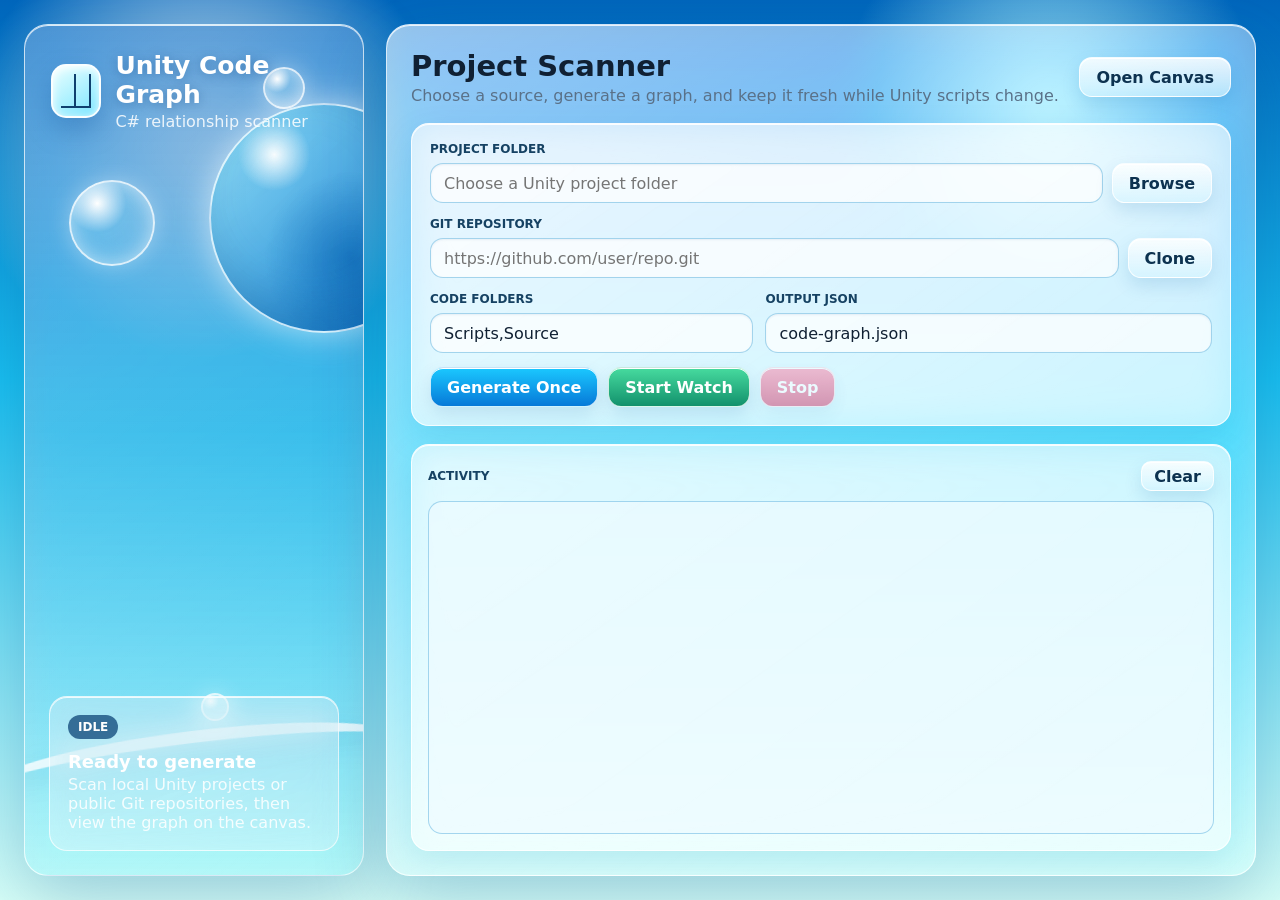
==== UnityCodeGraph.Launcher/app/index.html @ 168dd960 "Initial Unity code graph prototype" ====
<!doctype html>
<html lang="en">
  <head>
    <meta charset="utf-8" />
    <meta name="viewport" content="width=device-width, initial-scale=1" />
    <title>Unity Code Graph</title>
    <link rel="stylesheet" href="./styles.css" />
  </head>
  <body>
    <main class="shell">
      <section class="hero">
        <div class="bubble bubble-a"></div>
        <div class="bubble bubble-b"></div>
        <div class="bubble bubble-c"></div>
        <div class="globe"></div>
        <div class="wave"></div>
        <div class="brand">
          <div class="mark"><span></span><span></span></div>
          <div>
            <h1>Unity Code Graph</h1>
            <p>C# relationship scanner</p>
          </div>
        </div>
        <div class="status-card">
          <span id="statusPill">IDLE</span>
          <strong id="statusText">Ready to generate</strong>
          <p>Scan local Unity projects or public Git repositories, then view the graph on the canvas.</p>
        </div>
      </section>

      <section class="workspace">
        <header>
          <div>
            <h2>Project Scanner</h2>
            <p>Choose a source, generate a graph, and keep it fresh while Unity scripts change.</p>
          </div>
          <button id="openCanvas" class="glass-button">Open Canvas</button>
        </header>

        <div class="panel">
          <label>
            <span>Project Folder</span>
            <div class="field-combo">
              <input id="projectPath" placeholder="Choose a Unity project folder" />
              <button id="browse">Browse</button>
            </div>
          </label>

          <label>
            <span>Git Repository</span>
            <div class="field-combo">
              <input id="gitUrl" placeholder="https://github.com/user/repo.git" />
              <button id="clone">Clone</button>
            </div>
          </label>

          <div class="grid-two">
            <label>
              <span>Code Folders</span>
              <input id="roots" value="Scripts,Source" />
            </label>
            <label>
              <span>Output JSON</span>
              <input id="outputPath" value="code-graph.json" />
            </label>
          </div>

          <div class="actions">
            <button id="generate" class="primary">Generate Once</button>
            <button id="watch" class="success">Start Watch</button>
            <button id="stop" class="danger" disabled>Stop</button>
          </div>
        </div>

        <div class="log-panel">
          <div class="log-head">
            <span>Activity</span>
            <button id="clearLog">Clear</button>
          </div>
          <pre id="log"></pre>
        </div>
      </section>
    </main>
    <script src="./app.js"></script>
  </body>
</html>
---- UnityCodeGraph.Launcher/app/styles.css ----
:root {
  --ink: #102033;
  --muted: #5a7188;
  --blue: #0679d8;
  --cyan: #18d1ff;
  --aqua: #9ef3ff;
  --green: #25b37e;
  --danger: #e44c7a;
  --glass: rgba(255, 255, 255, 0.58);
  --edge: rgba(255, 255, 255, 0.72);
}

* {
  box-sizing: border-box;
}

body {
  margin: 0;
  min-width: 960px;
  min-height: 640px;
  color: var(--ink);
  font-family: Inter, "Segoe UI", system-ui, sans-serif;
  background:
    radial-gradient(circle at 16% 16%, rgba(255, 255, 255, 0.9), transparent 18%),
    radial-gradient(circle at 82% 12%, rgba(180, 246, 255, 0.9), transparent 16%),
    linear-gradient(180deg, #0066bc 0%, #19bff0 42%, #d7fff8 100%);
  overflow: hidden;
}

button,
input {
  font: inherit;
}

.shell {
  display: grid;
  grid-template-columns: 340px 1fr;
  gap: 22px;
  height: 100vh;
  padding: 24px;
}

.hero,
.workspace {
  position: relative;
  overflow: hidden;
  border: 1px solid var(--edge);
  border-radius: 24px;
  background: linear-gradient(145deg, rgba(255, 255, 255, 0.58), rgba(255, 255, 255, 0.22));
  box-shadow: 0 24px 70px rgba(0, 73, 130, 0.26), inset 0 1px 0 rgba(255, 255, 255, 0.8);
  backdrop-filter: blur(18px) saturate(1.35);
}

.hero {
  padding: 26px;
  background:
    linear-gradient(180deg, rgba(0, 95, 184, 0.48), rgba(56, 218, 236, 0.18)),
    linear-gradient(145deg, rgba(255, 255, 255, 0.52), rgba(255, 255, 255, 0.16));
}

.workspace {
  display: grid;
  grid-template-rows: auto auto 1fr;
  gap: 18px;
  padding: 24px;
}

.brand {
  position: relative;
  z-index: 3;
  display: flex;
  align-items: center;
  gap: 14px;
}

.mark {
  display: grid;
  grid-template-columns: 1fr 1fr;
  width: 54px;
  height: 54px;
  padding: 8px;
  border: 2px solid rgba(255, 255, 255, 0.94);
  border-radius: 15px;
  background: linear-gradient(145deg, #eaffff, #78e5ff);
  box-shadow: inset 0 2px 8px rgba(255, 255, 255, 0.95), 0 12px 28px rgba(0, 65, 140, 0.28);
}

.mark span {
  border-right: 2px solid #0f406f;
  border-bottom: 2px solid #0f406f;
}

.brand h1 {
  margin: 0;
  color: white;
  font-size: 25px;
  letter-spacing: 0;
  text-shadow: 0 2px 12px rgba(0, 50, 110, 0.35);
}

.brand p,
header p,
.status-card p {
  margin: 3px 0 0;
  color: rgba(255, 255, 255, 0.86);
}

.globe {
  position: absolute;
  right: -76px;
  top: 78px;
  width: 230px;
  height: 230px;
  border-radius: 50%;
  background:
    radial-gradient(circle at 28% 22%, rgba(255, 255, 255, 0.95), transparent 15%),
    radial-gradient(circle at 62% 68%, rgba(0, 90, 170, 0.55), transparent 42%),
    linear-gradient(135deg, rgba(150, 240, 255, 0.7), rgba(0, 103, 200, 0.76));
  border: 2px solid rgba(255, 255, 255, 0.74);
  box-shadow: inset -18px -24px 48px rgba(0, 54, 120, 0.28), 0 0 34px rgba(255, 255, 255, 0.6);
}

.bubble {
  position: absolute;
  border-radius: 50%;
  border: 2px solid rgba(255, 255, 255, 0.78);
  background: radial-gradient(circle at 32% 26%, white, rgba(148, 235, 255, 0.18) 35%, rgba(255, 255, 255, 0.04));
  box-shadow: inset 0 0 20px rgba(255, 255, 255, 0.55), 0 0 22px rgba(255, 255, 255, 0.35);
}

.bubble-a {
  width: 86px;
  height: 86px;
  left: 44px;
  top: 155px;
}

.bubble-b {
  width: 42px;
  height: 42px;
  right: 58px;
  top: 42px;
}

.bubble-c {
  width: 28px;
  height: 28px;
  left: 176px;
  bottom: 154px;
}

.wave {
  position: absolute;
  left: -48px;
  right: -48px;
  bottom: 72px;
  height: 72px;
  border-radius: 50%;
  border-top: 12px solid rgba(255, 255, 255, 0.78);
  transform: rotate(-7deg);
  filter: drop-shadow(0 8px 12px rgba(0, 96, 160, 0.2));
}

.status-card {
  position: absolute;
  z-index: 3;
  left: 24px;
  right: 24px;
  bottom: 24px;
  padding: 18px;
  border: 1px solid rgba(255, 255, 255, 0.7);
  border-radius: 18px;
  background: rgba(255, 255, 255, 0.28);
  box-shadow: inset 0 1px 0 rgba(255, 255, 255, 0.82);
  backdrop-filter: blur(14px);
}

#statusPill {
  display: inline-flex;
  padding: 5px 10px;
  border-radius: 999px;
  color: white;
  background: rgba(33, 89, 136, 0.86);
  font-size: 12px;
  font-weight: 800;
}

#statusPill.running {
  background: var(--green);
}

.status-card strong {
  display: block;
  margin-top: 12px;
  color: white;
  font-size: 18px;
}

header {
  display: flex;
  align-items: center;
  justify-content: space-between;
  gap: 18px;
}

header h2 {
  margin: 0;
  font-size: 29px;
  letter-spacing: 0;
}

header p {
  color: var(--muted);
}

.panel,
.log-panel {
  border: 1px solid rgba(255, 255, 255, 0.82);
  border-radius: 18px;
  background: rgba(255, 255, 255, 0.55);
  box-shadow: inset 0 1px 0 rgba(255, 255, 255, 0.9), 0 12px 34px rgba(0, 91, 160, 0.12);
  backdrop-filter: blur(18px);
}

.panel {
  display: grid;
  gap: 14px;
  padding: 18px;
}

label {
  display: grid;
  gap: 7px;
}

label span,
.log-head span {
  color: #164263;
  font-size: 12px;
  font-weight: 800;
  text-transform: uppercase;
}

.field-combo {
  display: grid;
  grid-template-columns: 1fr auto;
  gap: 9px;
}

.grid-two {
  display: grid;
  grid-template-columns: 0.42fr 0.58fr;
  gap: 12px;
}

input {
  width: 100%;
  height: 40px;
  border: 1px solid rgba(117, 190, 226, 0.65);
  border-radius: 13px;
  padding: 0 13px;
  color: var(--ink);
  outline: none;
  background: rgba(255, 255, 255, 0.72);
  box-shadow: inset 0 1px 2px rgba(0, 70, 130, 0.08);
}

input:focus {
  border-color: var(--cyan);
  box-shadow: 0 0 0 4px rgba(24, 209, 255, 0.22);
}

button {
  height: 40px;
  border: 1px solid rgba(255, 255, 255, 0.78);
  border-radius: 13px;
  padding: 0 16px;
  color: #0d3250;
  background: linear-gradient(180deg, rgba(255, 255, 255, 0.86), rgba(214, 244, 255, 0.66));
  box-shadow: inset 0 1px 0 rgba(255, 255, 255, 1), 0 8px 18px rgba(0, 95, 160, 0.14);
  cursor: pointer;
  font-weight: 800;
}

button:hover {
  filter: brightness(1.04);
}

button:disabled {
  cursor: not-allowed;
  opacity: 0.48;
}

.primary,
.success,
.danger {
  color: white;
}

.primary {
  background: linear-gradient(180deg, #1bc8ff, #0679d8);
}

.success {
  background: linear-gradient(180deg, #47db9f, #12916c);
}

.danger {
  background: linear-gradient(180deg, #ff7aa0, #cf2c60);
}

.glass-button {
  min-width: 128px;
}

.actions {
  display: flex;
  gap: 10px;
}

.log-panel {
  display: grid;
  grid-template-rows: auto 1fr;
  min-height: 0;
  padding: 16px;
}

.log-head {
  display: flex;
  align-items: center;
  justify-content: space-between;
  margin-bottom: 10px;
}

#clearLog {
  height: 30px;
  padding: 0 12px;
  border-radius: 10px;
}

#log {
  margin: 0;
  min-height: 0;
  overflow: auto;
  border: 1px solid rgba(103, 183, 224, 0.55);
  border-radius: 14px;
  padding: 13px;
  color: #0e3754;
  background: rgba(238, 251, 255, 0.68);
  font: 13px Consolas, "Cascadia Mono", monospace;
  white-space: pre-wrap;
}
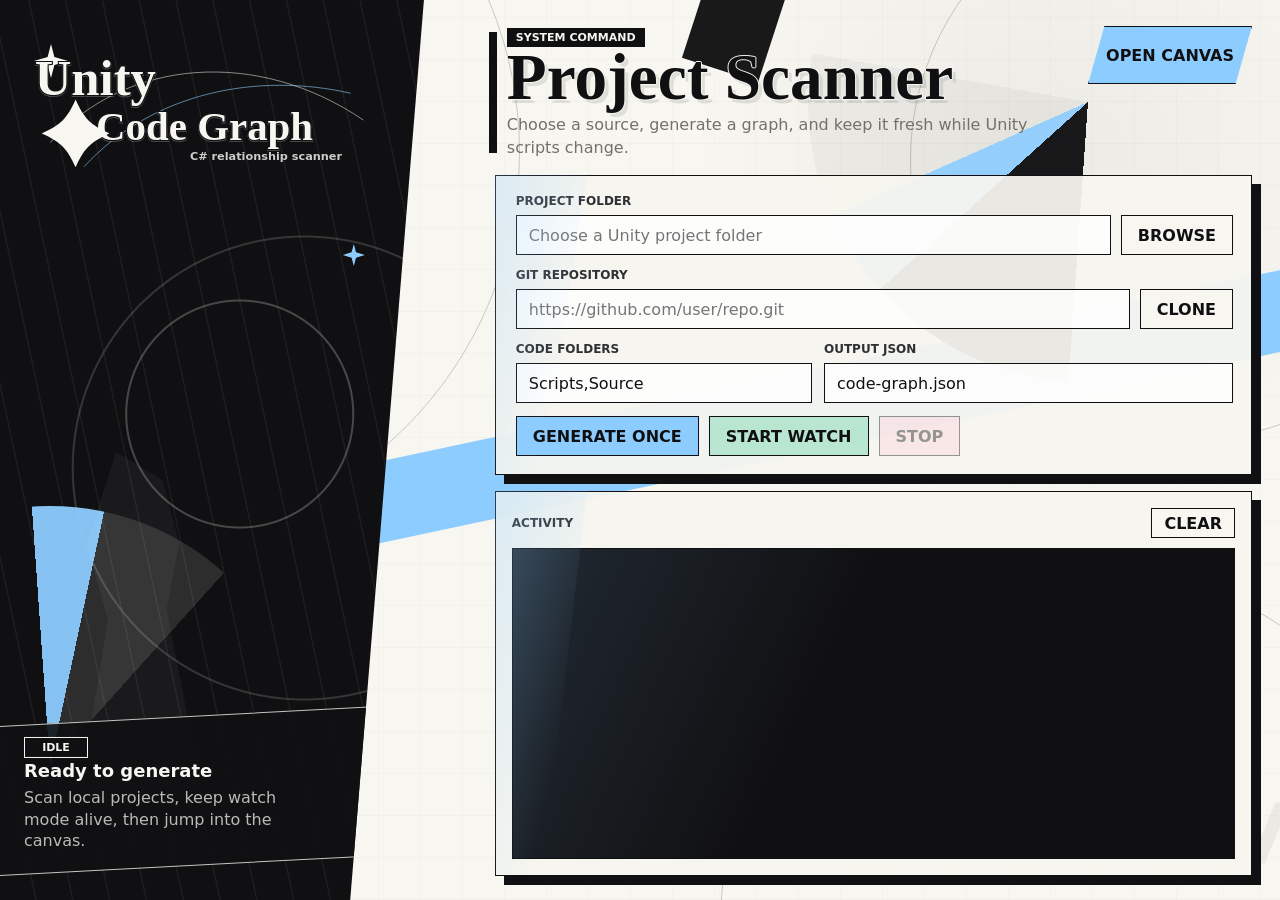
==== commit 6c6e5719: "Update launcher and graph viewer UI" ====
--- a/UnityCodeGraph.Launcher/app/index.html
+++ b/UnityCodeGraph.Launcher/app/index.html
@@ -8,36 +8,49 @@
   </head>
   <body>
     <main class="shell">
-      <section class="hero">
-        <div class="bubble bubble-a"></div>
-        <div class="bubble bubble-b"></div>
-        <div class="bubble bubble-c"></div>
-        <div class="globe"></div>
-        <div class="wave"></div>
-        <div class="brand">
-          <div class="mark"><span></span><span></span></div>
-          <div>
-            <h1>Unity Code Graph</h1>
-            <p>C# relationship scanner</p>
-          </div>
+      <div class="stage-lines" aria-hidden="true">
+        <span class="orbit orbit-a"></span>
+        <span class="orbit orbit-b"></span>
+        <span class="orbit orbit-c"></span>
+        <span class="slash slash-a"></span>
+        <span class="slash slash-b"></span>
+      </div>
+
+      <section class="hero" aria-label="Unity Code Graph launcher">
+        <div class="hero-fan" aria-hidden="true"></div>
+        <div class="hero-shadow" aria-hidden="true"></div>
+        <div class="star star-a" aria-hidden="true"></div>
+        <div class="star star-b" aria-hidden="true"></div>
+
+        <div class="wordmark-wrap">
+          <svg class="wordmark" viewBox="0 0 520 210" role="img" aria-label="Unity Code Graph">
+            <path class="wordmark-orbit" d="M40 154 C148 34 334 20 484 122" />
+            <path class="wordmark-orbit orbit-thin" d="M88 188 C186 82 334 54 466 84" />
+            <text class="wordmark-main wordmark-top" x="18" y="86">Unity</text>
+            <text class="wordmark-main wordmark-bottom" x="105" y="150">Code Graph</text>
+            <text class="wordmark-sub" x="238" y="178">C# relationship scanner</text>
+            <path class="wordmark-star" d="M76 93 C88 120 97 129 124 141 C97 153 88 162 76 189 C64 162 55 153 28 141 C55 129 64 120 76 93Z" />
+          </svg>
         </div>
-        <div class="status-card">
+
+        <div class="status-strip">
           <span id="statusPill">IDLE</span>
           <strong id="statusText">Ready to generate</strong>
-          <p>Scan local Unity projects or public Git repositories, then view the graph on the canvas.</p>
+          <p>Scan local projects, keep watch mode alive, then jump into the canvas.</p>
         </div>
       </section>
 
       <section class="workspace">
-        <header>
-          <div>
+        <header class="workspace-header">
+          <div class="header-copy">
+            <span class="kicker">System Command</span>
             <h2>Project Scanner</h2>
             <p>Choose a source, generate a graph, and keep it fresh while Unity scripts change.</p>
           </div>
-          <button id="openCanvas" class="glass-button">Open Canvas</button>
+          <button id="openCanvas" class="open-canvas">Open Canvas</button>
         </header>
 
-        <div class="panel">
+        <div class="panel scanner-panel">
           <label>
             <span>Project Folder</span>
             <div class="field-combo">
--- a/UnityCodeGraph.Launcher/app/styles.css
+++ b/UnityCodeGraph.Launcher/app/styles.css
@@ -1,29 +1,33 @@
 :root {
-  --ink: #102033;
-  --muted: #5a7188;
-  --blue: #0679d8;
-  --cyan: #18d1ff;
-  --aqua: #9ef3ff;
-  --green: #25b37e;
-  --danger: #e44c7a;
-  --glass: rgba(255, 255, 255, 0.58);
-  --edge: rgba(255, 255, 255, 0.72);
+  --paper: #f7f6f0;
+  --paper-soft: #ebe9e0;
+  --ink: #101012;
+  --ink-soft: #2f3033;
+  --muted: #73716a;
+  --blue: #8dccff;
+  --blue-strong: #087bc0;
+  --mint: #b8e6d0;
+  --rose: #ffd2da;
+  --title-font: "Bodoni MT", Didot, "Baskerville", Cambria, Georgia, "Times New Roman", serif;
+  --ui-font: Inter, "Segoe UI", system-ui, sans-serif;
 }
 
 * {
   box-sizing: border-box;
 }
 
+html,
+body {
+  height: 100%;
+}
+
 body {
   margin: 0;
-  min-width: 960px;
-  min-height: 640px;
+  min-width: 980px;
+  min-height: 660px;
   color: var(--ink);
-  font-family: Inter, "Segoe UI", system-ui, sans-serif;
-  background:
-    radial-gradient(circle at 16% 16%, rgba(255, 255, 255, 0.9), transparent 18%),
-    radial-gradient(circle at 82% 12%, rgba(180, 246, 255, 0.9), transparent 16%),
-    linear-gradient(180deg, #0066bc 0%, #19bff0 42%, #d7fff8 100%);
+  font-family: var(--ui-font);
+  background: var(--paper);
   overflow: hidden;
 }
 
@@ -33,199 +37,402 @@
 }
 
 .shell {
-  display: grid;
-  grid-template-columns: 340px 1fr;
-  gap: 22px;
+  position: relative;
+  display: grid;
+  grid-template-columns: minmax(320px, 0.36fr) minmax(620px, 0.64fr);
   height: 100vh;
-  padding: 24px;
+  isolation: isolate;
+  overflow: hidden;
+}
+
+.stage-lines {
+  position: absolute;
+  inset: 0;
+  z-index: 0;
+  pointer-events: none;
+  background:
+    repeating-linear-gradient(0deg, rgba(16, 16, 18, 0.025) 0 1px, transparent 1px 42px),
+    repeating-linear-gradient(90deg, rgba(16, 16, 18, 0.018) 0 1px, transparent 1px 42px),
+    radial-gradient(circle at 82% 18%, rgba(16, 16, 18, 0.05), transparent 28%),
+    var(--paper);
+}
+
+.orbit {
+  position: absolute;
+  border: 1px solid rgba(16, 16, 18, 0.2);
+  border-radius: 50%;
+}
+
+.orbit-a {
+  width: 780px;
+  height: 780px;
+  left: -260px;
+  top: -238px;
+}
+
+.orbit-b {
+  width: 560px;
+  height: 560px;
+  right: -190px;
+  top: -120px;
+}
+
+.orbit-c {
+  width: 720px;
+  height: 720px;
+  right: -160px;
+  bottom: -384px;
+}
+
+.slash {
+  position: absolute;
+  height: 80px;
+  background: var(--blue);
+  transform-origin: left center;
+}
+
+.slash-a {
+  left: -70px;
+  right: -120px;
+  top: 62%;
+  transform: rotate(-12deg);
+}
+
+.slash-b {
+  width: 700px;
+  right: -140px;
+  top: 30px;
+  background: var(--ink);
+  transform: rotate(-72deg);
+  opacity: 0.96;
 }
 
 .hero,
 .workspace {
   position: relative;
+  z-index: 1;
+  min-width: 0;
   overflow: hidden;
-  border: 1px solid var(--edge);
-  border-radius: 24px;
-  background: linear-gradient(145deg, rgba(255, 255, 255, 0.58), rgba(255, 255, 255, 0.22));
-  box-shadow: 0 24px 70px rgba(0, 73, 130, 0.26), inset 0 1px 0 rgba(255, 255, 255, 0.8);
-  backdrop-filter: blur(18px) saturate(1.35);
 }
 
 .hero {
-  padding: 26px;
+  color: var(--paper);
+  background: var(--ink);
+  clip-path: polygon(0 0, 92% 0, 76% 100%, 0 100%);
+}
+
+.hero::before {
+  content: "";
+  position: absolute;
+  inset: 0;
   background:
-    linear-gradient(180deg, rgba(0, 95, 184, 0.48), rgba(56, 218, 236, 0.18)),
-    linear-gradient(145deg, rgba(255, 255, 255, 0.52), rgba(255, 255, 255, 0.16));
-}
-
-.workspace {
-  display: grid;
-  grid-template-rows: auto auto 1fr;
-  gap: 18px;
-  padding: 24px;
-}
-
-.brand {
-  position: relative;
-  z-index: 3;
-  display: flex;
-  align-items: center;
-  gap: 14px;
-}
-
-.mark {
-  display: grid;
-  grid-template-columns: 1fr 1fr;
-  width: 54px;
-  height: 54px;
-  padding: 8px;
-  border: 2px solid rgba(255, 255, 255, 0.94);
-  border-radius: 15px;
-  background: linear-gradient(145deg, #eaffff, #78e5ff);
-  box-shadow: inset 0 2px 8px rgba(255, 255, 255, 0.95), 0 12px 28px rgba(0, 65, 140, 0.28);
-}
-
-.mark span {
-  border-right: 2px solid #0f406f;
-  border-bottom: 2px solid #0f406f;
-}
-
-.brand h1 {
-  margin: 0;
-  color: white;
-  font-size: 25px;
-  letter-spacing: 0;
-  text-shadow: 0 2px 12px rgba(0, 50, 110, 0.35);
-}
-
-.brand p,
-header p,
-.status-card p {
-  margin: 3px 0 0;
-  color: rgba(255, 255, 255, 0.86);
-}
-
-.globe {
-  position: absolute;
-  right: -76px;
-  top: 78px;
-  width: 230px;
-  height: 230px;
+    radial-gradient(circle at 52% 46%, transparent 0 112px, rgba(247, 246, 240, 0.24) 113px 114px, transparent 115px),
+    radial-gradient(circle at 66% 52%, transparent 0 230px, rgba(247, 246, 240, 0.16) 231px 232px, transparent 233px),
+    repeating-linear-gradient(78deg, transparent 0 34px, rgba(247, 246, 240, 0.055) 35px 36px);
+}
+
+.hero-fan {
+  position: absolute;
+  width: 520px;
+  height: 520px;
+  left: -210px;
+  bottom: -126px;
   border-radius: 50%;
   background:
-    radial-gradient(circle at 28% 22%, rgba(255, 255, 255, 0.95), transparent 15%),
-    radial-gradient(circle at 62% 68%, rgba(0, 90, 170, 0.55), transparent 42%),
-    linear-gradient(135deg, rgba(150, 240, 255, 0.7), rgba(0, 103, 200, 0.76));
-  border: 2px solid rgba(255, 255, 255, 0.74);
-  box-shadow: inset -18px -24px 48px rgba(0, 54, 120, 0.28), 0 0 34px rgba(255, 255, 255, 0.6);
-}
-
-.bubble {
-  position: absolute;
-  border-radius: 50%;
-  border: 2px solid rgba(255, 255, 255, 0.78);
-  background: radial-gradient(circle at 32% 26%, white, rgba(148, 235, 255, 0.18) 35%, rgba(255, 255, 255, 0.04));
-  box-shadow: inset 0 0 20px rgba(255, 255, 255, 0.55), 0 0 22px rgba(255, 255, 255, 0.35);
-}
-
-.bubble-a {
-  width: 86px;
-  height: 86px;
-  left: 44px;
-  top: 155px;
-}
-
-.bubble-b {
-  width: 42px;
-  height: 42px;
-  right: 58px;
-  top: 42px;
-}
-
-.bubble-c {
-  width: 28px;
-  height: 28px;
-  left: 176px;
-  bottom: 154px;
-}
-
-.wave {
-  position: absolute;
-  left: -48px;
-  right: -48px;
-  bottom: 72px;
-  height: 72px;
-  border-radius: 50%;
-  border-top: 12px solid rgba(255, 255, 255, 0.78);
-  transform: rotate(-7deg);
-  filter: drop-shadow(0 8px 12px rgba(0, 96, 160, 0.2));
-}
-
-.status-card {
-  position: absolute;
+    conic-gradient(from -22deg,
+      transparent 0deg 18deg,
+      rgba(141, 204, 255, 0.95) 18deg 34deg,
+      rgba(247, 246, 240, 0.13) 34deg 64deg,
+      transparent 64deg 360deg);
+  filter: drop-shadow(0 0 0 rgba(0, 0, 0, 0));
+  animation: fanIn 620ms cubic-bezier(.2, .9, .16, 1) both;
+}
+
+.hero-shadow {
+  position: absolute;
+  left: 28px;
+  bottom: 98px;
+  width: 210px;
+  height: 350px;
+  background: rgba(247, 246, 240, 0.045);
+  clip-path: polygon(42% 0, 64% 8%, 72% 26%, 66% 45%, 84% 100%, 24% 100%, 38% 48%, 28% 26%);
+  animation: fadeRise 760ms 120ms cubic-bezier(.2, .9, .16, 1) both;
+}
+
+.star {
+  position: absolute;
+  width: 34px;
+  height: 34px;
+  background: var(--paper);
+  clip-path: polygon(50% 0, 60% 38%, 100% 50%, 60% 62%, 50% 100%, 40% 62%, 0 50%, 40% 38%);
+  animation: popIn 500ms cubic-bezier(.1, 1.3, .25, 1) both;
+}
+
+.star-a {
+  left: 34px;
+  top: 44px;
+}
+
+.star-b {
+  right: 96px;
+  top: 244px;
+  width: 22px;
+  height: 22px;
+  background: var(--blue);
+  animation-delay: 260ms;
+}
+
+.wordmark-wrap {
+  position: absolute;
+  left: 22px;
+  right: 72px;
+  top: 34px;
   z-index: 3;
-  left: 24px;
-  right: 24px;
-  bottom: 24px;
-  padding: 18px;
-  border: 1px solid rgba(255, 255, 255, 0.7);
-  border-radius: 18px;
-  background: rgba(255, 255, 255, 0.28);
-  box-shadow: inset 0 1px 0 rgba(255, 255, 255, 0.82);
-  backdrop-filter: blur(14px);
+  animation: titleSlam 640ms 80ms cubic-bezier(.16, .92, .2, 1) both;
+}
+
+.wordmark {
+  width: min(440px, 100%);
+  height: auto;
+  overflow: visible;
+}
+
+.wordmark-main {
+  fill: var(--paper);
+  stroke: var(--ink);
+  stroke-width: 3px;
+  paint-order: stroke fill;
+  font-family: var(--title-font);
+  font-weight: 600;
+  letter-spacing: 0;
+  filter: drop-shadow(0 1px 0 rgba(247, 246, 240, 0.34));
+}
+
+.wordmark-top {
+  font-size: 72px;
+}
+
+.wordmark-bottom {
+  font-size: 58px;
+}
+
+.wordmark-sub {
+  fill: rgba(247, 246, 240, 0.82);
+  stroke: var(--ink);
+  stroke-width: 2px;
+  paint-order: stroke fill;
+  font-family: var(--ui-font);
+  font-size: 16px;
+  font-weight: 700;
+}
+
+.wordmark-orbit {
+  fill: none;
+  stroke: rgba(247, 246, 240, 0.62);
+  stroke-width: 1.2;
+}
+
+.wordmark-orbit.orbit-thin {
+  stroke: rgba(141, 204, 255, 0.72);
+}
+
+.wordmark-star {
+  fill: var(--paper);
+}
+
+.status-strip {
+  position: absolute;
+  z-index: 3;
+  left: 0;
+  right: 18%;
+  bottom: 34px;
+  padding: 12px 28px 14px 24px;
+  border-top: 1px solid rgba(247, 246, 240, 0.78);
+  border-bottom: 1px solid rgba(247, 246, 240, 0.78);
+  background: rgba(16, 16, 18, 0.9);
+  transform: skewY(-3deg);
+  animation: stripIn 560ms 420ms cubic-bezier(.2, .9, .16, 1) both;
+}
+
+.status-strip > * {
+  transform: skewY(3deg);
 }
 
 #statusPill {
   display: inline-flex;
-  padding: 5px 10px;
-  border-radius: 999px;
-  color: white;
-  background: rgba(33, 89, 136, 0.86);
-  font-size: 12px;
-  font-weight: 800;
+  min-width: 64px;
+  justify-content: center;
+  padding: 3px 9px;
+  border: 1px solid var(--paper);
+  color: var(--paper);
+  background: var(--ink);
+  font-size: 11px;
+  font-weight: 900;
 }
 
 #statusPill.running {
-  background: var(--green);
-}
-
-.status-card strong {
+  color: var(--ink);
+  background: var(--blue);
+}
+
+.status-strip strong {
   display: block;
-  margin-top: 12px;
-  color: white;
+  margin-top: 9px;
+  color: var(--paper);
   font-size: 18px;
 }
 
-header {
-  display: flex;
-  align-items: center;
-  justify-content: space-between;
-  gap: 18px;
-}
-
-header h2 {
+.status-strip p {
+  max-width: 290px;
+  margin: 5px 0 0;
+  color: rgba(247, 246, 240, 0.74);
+  line-height: 1.35;
+}
+
+.workspace {
+  display: grid;
+  grid-template-rows: auto auto minmax(0, 1fr);
+  gap: 16px;
+  padding: 26px 28px 24px 6px;
+}
+
+.workspace::before {
+  content: "";
+  position: absolute;
+  right: -88px;
+  top: -178px;
+  width: 560px;
+  height: 560px;
+  border-radius: 50%;
+  background:
+    conic-gradient(from 142deg,
+      transparent 0deg 42deg,
+      rgba(16, 16, 18, 0.96) 42deg 86deg,
+      rgba(141, 204, 255, 0.92) 86deg 104deg,
+      rgba(16, 16, 18, 0.04) 104deg 138deg,
+      transparent 138deg 360deg);
+  opacity: 0.94;
+  pointer-events: none;
+  animation: fanIn 660ms 120ms cubic-bezier(.2, .9, .16, 1) both;
+}
+
+.workspace::after {
+  content: "SYSTEM";
+  position: absolute;
+  right: -30px;
+  bottom: 16px;
+  color: rgba(16, 16, 18, 0.055);
+  font-size: 104px;
+  font-weight: 900;
+  line-height: 0.8;
+  pointer-events: none;
+}
+
+.workspace-header {
+  position: relative;
+  z-index: 2;
+  display: grid;
+  grid-template-columns: minmax(0, 1fr) 164px;
+  align-items: start;
+  gap: 20px;
+  margin-left: 22px;
+  animation: panelIn 560ms 140ms cubic-bezier(.18, .94, .2, 1) both;
+}
+
+.header-copy {
+  position: relative;
+  padding-left: 18px;
+}
+
+.header-copy::before {
+  content: "";
+  position: absolute;
+  left: 0;
+  top: 6px;
+  bottom: 6px;
+  width: 8px;
+  background: var(--ink);
+}
+
+.kicker {
+  display: inline-flex;
+  margin-bottom: 2px;
+  padding: 3px 9px;
+  color: var(--paper);
+  background: var(--ink);
+  font-size: 11px;
+  font-weight: 900;
+  text-transform: uppercase;
+}
+
+.workspace-header h2 {
   margin: 0;
-  font-size: 29px;
-  letter-spacing: 0;
-}
-
-header p {
+  font-family: var(--title-font);
+  font-size: clamp(44px, 5.1vw, 76px);
+  font-weight: 600;
+  line-height: 0.88;
+  -webkit-text-stroke: 1px rgba(247, 246, 240, 0.78);
+  paint-order: stroke fill;
+  text-shadow:
+    1px 0 0 rgba(247, 246, 240, 0.9),
+    -1px 0 0 rgba(247, 246, 240, 0.9),
+    0 1px 0 rgba(247, 246, 240, 0.9),
+    0 -1px 0 rgba(247, 246, 240, 0.9),
+    4px 4px 0 rgba(16, 16, 18, 0.1);
+}
+
+.workspace-header p {
+  max-width: 640px;
+  margin: 8px 0 0;
   color: var(--muted);
+  line-height: 1.4;
+}
+
+.open-canvas {
+  position: relative;
+  z-index: 2;
+  min-height: 58px;
+  background: var(--blue);
+  clip-path: polygon(10% 0, 100% 0, 90% 100%, 0 100%);
 }
 
 .panel,
 .log-panel {
-  border: 1px solid rgba(255, 255, 255, 0.82);
-  border-radius: 18px;
-  background: rgba(255, 255, 255, 0.55);
-  box-shadow: inset 0 1px 0 rgba(255, 255, 255, 0.9), 0 12px 34px rgba(0, 91, 160, 0.12);
-  backdrop-filter: blur(18px);
-}
-
-.panel {
-  display: grid;
-  gap: 14px;
-  padding: 18px;
+  position: relative;
+  z-index: 2;
+  border: 1px solid var(--ink);
+  background: rgba(247, 246, 240, 0.94);
+  box-shadow: 9px 9px 0 var(--ink);
+}
+
+.panel::before,
+.log-panel::before {
+  content: "";
+  position: absolute;
+  left: -1px;
+  top: -1px;
+  width: 92px;
+  height: 100%;
+  background: linear-gradient(105deg, rgba(141, 204, 255, 0.26), transparent 70%);
+  clip-path: polygon(0 0, 100% 0, 52% 100%, 0 100%);
+  pointer-events: none;
+}
+
+.scanner-panel {
+  display: grid;
+  gap: 13px;
+  margin-left: 28px;
+  padding: 18px 18px 18px 20px;
+  animation: panelIn 560ms 260ms cubic-bezier(.18, .94, .2, 1) both;
+}
+
+.log-panel {
+  display: grid;
+  grid-template-rows: auto minmax(0, 1fr);
+  min-height: 0;
+  margin-left: 28px;
+  padding: 16px;
+  animation: panelIn 560ms 390ms cubic-bezier(.18, .94, .2, 1) both;
 }
 
 label {
@@ -235,94 +442,86 @@
 
 label span,
 .log-head span {
-  color: #164263;
+  color: var(--ink-soft);
   font-size: 12px;
-  font-weight: 800;
+  font-weight: 900;
   text-transform: uppercase;
 }
 
 .field-combo {
   display: grid;
-  grid-template-columns: 1fr auto;
-  gap: 9px;
+  grid-template-columns: minmax(0, 1fr) auto;
+  gap: 10px;
 }
 
 .grid-two {
   display: grid;
-  grid-template-columns: 0.42fr 0.58fr;
+  grid-template-columns: minmax(180px, 0.42fr) minmax(220px, 0.58fr);
   gap: 12px;
 }
 
 input {
   width: 100%;
   height: 40px;
-  border: 1px solid rgba(117, 190, 226, 0.65);
-  border-radius: 13px;
-  padding: 0 13px;
+  border: 1px solid var(--ink);
+  border-radius: 0;
+  padding: 0 12px;
   color: var(--ink);
   outline: none;
-  background: rgba(255, 255, 255, 0.72);
-  box-shadow: inset 0 1px 2px rgba(0, 70, 130, 0.08);
+  background: rgba(255, 255, 255, 0.8);
 }
 
 input:focus {
-  border-color: var(--cyan);
-  box-shadow: 0 0 0 4px rgba(24, 209, 255, 0.22);
+  border-color: var(--blue-strong);
+  box-shadow: 0 0 0 3px rgba(141, 204, 255, 0.55);
 }
 
 button {
   height: 40px;
-  border: 1px solid rgba(255, 255, 255, 0.78);
-  border-radius: 13px;
+  border: 1px solid var(--ink);
+  border-radius: 0;
   padding: 0 16px;
-  color: #0d3250;
-  background: linear-gradient(180deg, rgba(255, 255, 255, 0.86), rgba(214, 244, 255, 0.66));
-  box-shadow: inset 0 1px 0 rgba(255, 255, 255, 1), 0 8px 18px rgba(0, 95, 160, 0.14);
+  color: var(--ink);
+  background: var(--paper);
   cursor: pointer;
-  font-weight: 800;
+  font-weight: 900;
+  text-transform: uppercase;
 }
 
 button:hover {
-  filter: brightness(1.04);
+  color: var(--paper);
+  background: var(--ink);
+  transform: translateY(-1px);
 }
 
 button:disabled {
   cursor: not-allowed;
-  opacity: 0.48;
+  opacity: 0.42;
+  transform: none;
 }
 
 .primary,
 .success,
 .danger {
-  color: white;
+  color: var(--ink);
 }
 
 .primary {
-  background: linear-gradient(180deg, #1bc8ff, #0679d8);
+  background: var(--blue);
 }
 
 .success {
-  background: linear-gradient(180deg, #47db9f, #12916c);
+  background: var(--mint);
 }
 
 .danger {
-  background: linear-gradient(180deg, #ff7aa0, #cf2c60);
-}
-
-.glass-button {
-  min-width: 128px;
+  background: var(--rose);
 }
 
 .actions {
   display: flex;
   gap: 10px;
-}
-
-.log-panel {
-  display: grid;
-  grid-template-rows: auto 1fr;
-  min-height: 0;
-  padding: 16px;
+  flex-wrap: wrap;
 }
 
 .log-head {
@@ -335,18 +534,104 @@
 #clearLog {
   height: 30px;
   padding: 0 12px;
-  border-radius: 10px;
 }
 
 #log {
   margin: 0;
   min-height: 0;
   overflow: auto;
-  border: 1px solid rgba(103, 183, 224, 0.55);
-  border-radius: 14px;
+  border: 1px solid var(--ink);
   padding: 13px;
-  color: #0e3754;
-  background: rgba(238, 251, 255, 0.68);
+  color: var(--paper);
+  background:
+    linear-gradient(115deg, rgba(141, 204, 255, 0.14), transparent 42%),
+    var(--ink);
   font: 13px Consolas, "Cascadia Mono", monospace;
   white-space: pre-wrap;
 }
+
+@keyframes panelIn {
+  from {
+    opacity: 0;
+    transform: translateX(70px) skewX(-7deg);
+  }
+  to {
+    opacity: 1;
+    transform: translateX(0) skewX(0);
+  }
+}
+
+@keyframes titleSlam {
+  from {
+    opacity: 0;
+    transform: translateX(-54px) rotate(-3deg);
+  }
+  to {
+    opacity: 1;
+    transform: translateX(0) rotate(0);
+  }
+}
+
+@keyframes stripIn {
+  from {
+    opacity: 0;
+    transform: translateX(-80px) skewY(-3deg);
+  }
+  to {
+    opacity: 1;
+    transform: translateX(0) skewY(-3deg);
+  }
+}
+
+@keyframes fanIn {
+  from {
+    opacity: 0;
+    transform: rotate(-18deg) scale(0.86);
+  }
+  to {
+    opacity: 1;
+    transform: rotate(0) scale(1);
+  }
+}
+
+@keyframes fadeRise {
+  from {
+    opacity: 0;
+    transform: translateY(26px);
+  }
+  to {
+    opacity: 1;
+    transform: translateY(0);
+  }
+}
+
+@keyframes popIn {
+  from {
+    opacity: 0;
+    transform: scale(0.2) rotate(-35deg);
+  }
+  to {
+    opacity: 1;
+    transform: scale(1) rotate(0);
+  }
+}
+
+@media (max-height: 700px) {
+  .workspace {
+    gap: 12px;
+    padding-top: 20px;
+    padding-bottom: 18px;
+  }
+
+  .workspace-header h2 {
+    font-size: 44px;
+  }
+
+  .scanner-panel {
+    gap: 10px;
+  }
+
+  .status-strip {
+    bottom: 24px;
+  }
+}
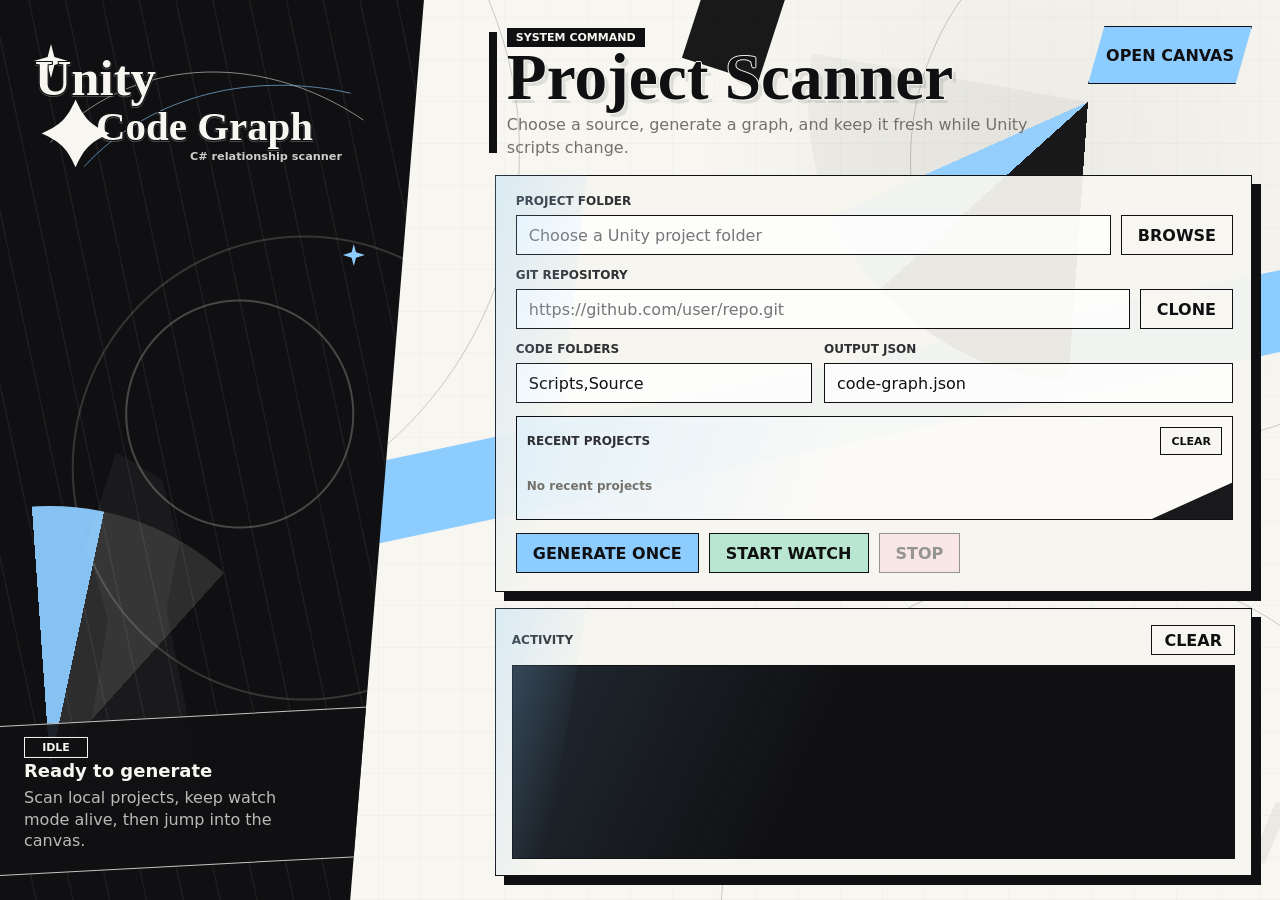
==== commit dba30499: "Improve launcher canvas workflow" ====
--- a/UnityCodeGraph.Launcher/app/index.html
+++ b/UnityCodeGraph.Launcher/app/index.html
@@ -78,6 +78,14 @@
             </label>
           </div>
 
+          <div class="recent-panel">
+            <div class="recent-head">
+              <span>Recent Projects</span>
+              <button id="clearRecent" type="button">Clear</button>
+            </div>
+            <div id="recentList" class="recent-list"></div>
+          </div>
+
           <div class="actions">
             <button id="generate" class="primary">Generate Once</button>
             <button id="watch" class="success">Start Watch</button>
--- a/UnityCodeGraph.Launcher/app/styles.css
+++ b/UnityCodeGraph.Launcher/app/styles.css
@@ -460,6 +460,107 @@
   gap: 12px;
 }
 
+.recent-panel {
+  position: relative;
+  display: grid;
+  gap: 8px;
+  border: 1px solid var(--ink);
+  padding: 10px;
+  background:
+    linear-gradient(108deg, rgba(141, 204, 255, 0.18), transparent 44%),
+    rgba(255, 255, 255, 0.46);
+}
+
+.recent-panel::after {
+  content: "";
+  position: absolute;
+  right: -1px;
+  bottom: -1px;
+  width: 84px;
+  height: 38px;
+  background: var(--ink);
+  clip-path: polygon(100% 0, 100% 100%, 0 100%);
+  opacity: 0.96;
+  pointer-events: none;
+}
+
+.recent-head {
+  display: flex;
+  align-items: center;
+  justify-content: space-between;
+  gap: 12px;
+}
+
+.recent-head span {
+  color: var(--ink-soft);
+  font-size: 12px;
+  font-weight: 900;
+  text-transform: uppercase;
+}
+
+#clearRecent {
+  position: relative;
+  z-index: 1;
+  height: 28px;
+  padding: 0 10px;
+  font-size: 11px;
+}
+
+.recent-list {
+  position: relative;
+  z-index: 1;
+  display: grid;
+  grid-template-columns: repeat(2, minmax(0, 1fr));
+  gap: 8px;
+  max-height: 112px;
+  overflow: auto;
+}
+
+.recent-item {
+  display: grid;
+  align-content: center;
+  justify-items: start;
+  min-width: 0;
+  min-height: 46px;
+  height: auto;
+  padding: 7px 10px;
+  overflow: hidden;
+  text-align: left;
+  text-transform: none;
+  background: rgba(247, 246, 240, 0.9);
+}
+
+.recent-item strong,
+.recent-item span {
+  min-width: 0;
+  max-width: 100%;
+  overflow: hidden;
+  text-overflow: ellipsis;
+  white-space: nowrap;
+}
+
+.recent-item strong {
+  font-size: 12px;
+  line-height: 1.15;
+}
+
+.recent-item span {
+  margin-top: 3px;
+  color: var(--muted);
+  font-size: 11px;
+  font-weight: 700;
+}
+
+.recent-empty {
+  margin: 0;
+  min-height: 46px;
+  display: flex;
+  align-items: center;
+  color: var(--muted);
+  font-size: 12px;
+  font-weight: 700;
+}
+
 input {
   width: 100%;
   height: 40px;
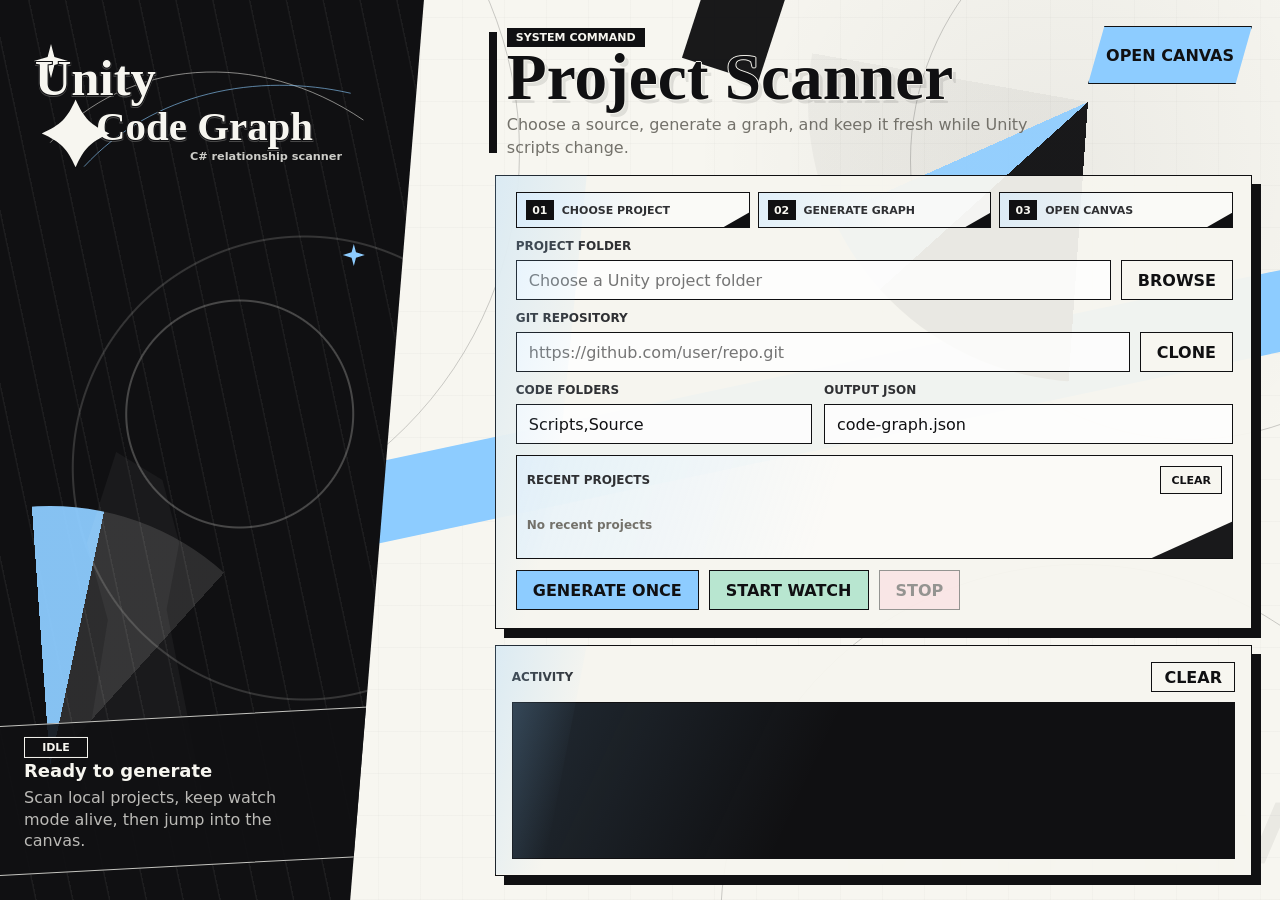
==== commit 57d46752: "Add AI walkthrough and viewer workflow tools" ====
--- a/UnityCodeGraph.Launcher/app/index.html
+++ b/UnityCodeGraph.Launcher/app/index.html
@@ -51,6 +51,21 @@
         </header>
 
         <div class="panel scanner-panel">
+          <div class="quick-start" aria-label="Quick start">
+            <div>
+              <strong>01</strong>
+              <span>Choose Project</span>
+            </div>
+            <div>
+              <strong>02</strong>
+              <span>Generate Graph</span>
+            </div>
+            <div>
+              <strong>03</strong>
+              <span>Open Canvas</span>
+            </div>
+          </div>
+
           <label>
             <span>Project Folder</span>
             <div class="field-combo">
--- a/UnityCodeGraph.Launcher/app/styles.css
+++ b/UnityCodeGraph.Launcher/app/styles.css
@@ -420,9 +420,9 @@
 
 .scanner-panel {
   display: grid;
-  gap: 13px;
+  gap: 11px;
   margin-left: 28px;
-  padding: 18px 18px 18px 20px;
+  padding: 16px 18px 18px 20px;
   animation: panelIn 560ms 260ms cubic-bezier(.18, .94, .2, 1) both;
 }
 
@@ -458,6 +458,60 @@
   display: grid;
   grid-template-columns: minmax(180px, 0.42fr) minmax(220px, 0.58fr);
   gap: 12px;
+}
+
+.quick-start {
+  display: grid;
+  grid-template-columns: repeat(3, minmax(0, 1fr));
+  gap: 8px;
+}
+
+.quick-start div {
+  position: relative;
+  display: grid;
+  grid-template-columns: auto minmax(0, 1fr);
+  align-items: center;
+  gap: 8px;
+  min-height: 36px;
+  border: 1px solid var(--ink);
+  padding: 6px 9px;
+  background:
+    linear-gradient(112deg, rgba(141, 204, 255, 0.24), transparent 58%),
+    rgba(255, 255, 255, 0.54);
+}
+
+.quick-start div::after {
+  content: "";
+  position: absolute;
+  right: -1px;
+  bottom: -1px;
+  width: 28px;
+  height: 16px;
+  background: var(--ink);
+  clip-path: polygon(100% 0, 100% 100%, 0 100%);
+}
+
+.quick-start strong {
+  display: inline-flex;
+  align-items: center;
+  justify-content: center;
+  width: 28px;
+  height: 20px;
+  color: var(--paper);
+  background: var(--ink);
+  font-size: 11px;
+  font-weight: 900;
+}
+
+.quick-start span {
+  min-width: 0;
+  overflow: hidden;
+  color: var(--ink-soft);
+  font-size: 11px;
+  font-weight: 900;
+  text-overflow: ellipsis;
+  text-transform: uppercase;
+  white-space: nowrap;
 }
 
 .recent-panel {
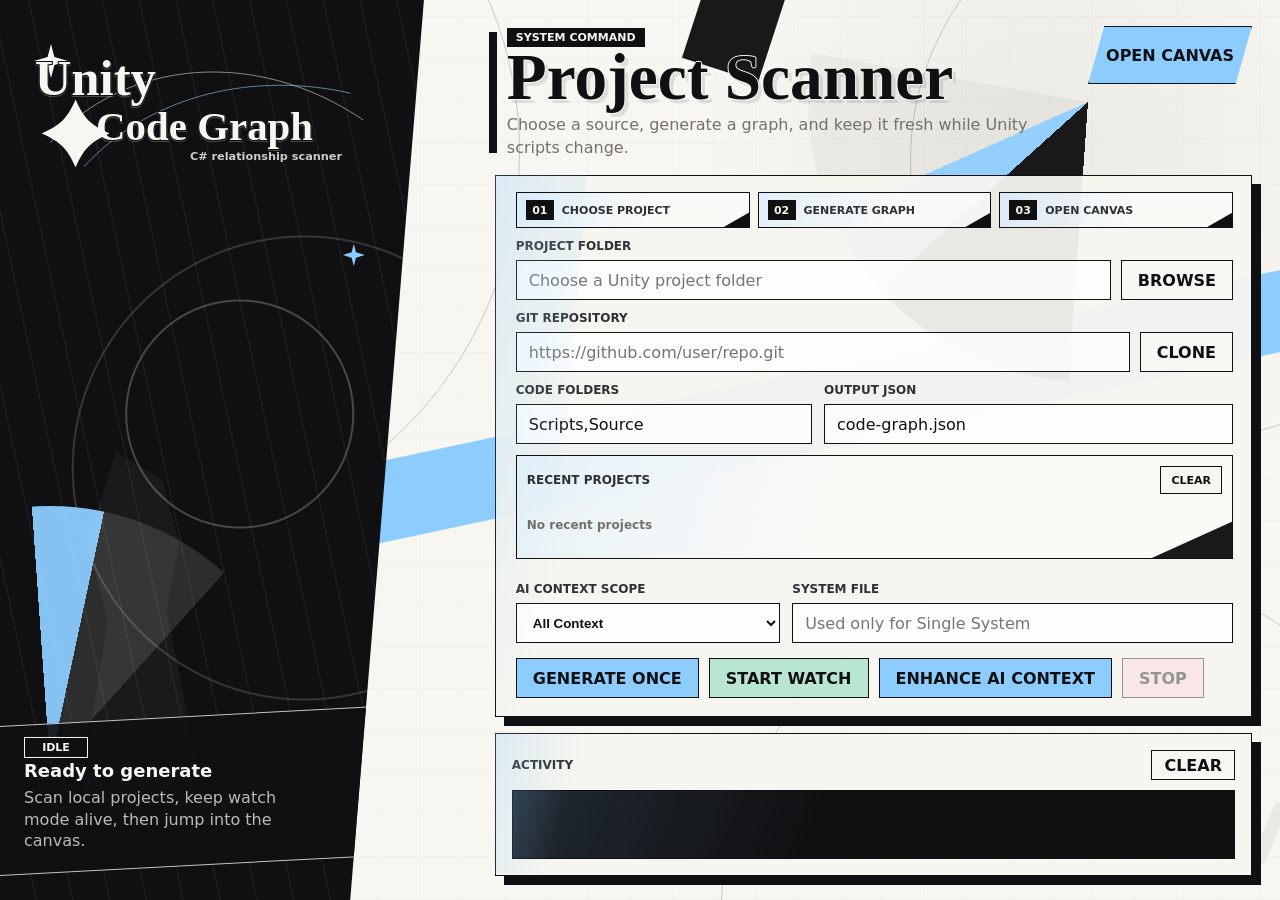
==== commit 839b71f2: "[feat] Add AI context generation and enhancement workflow - Generate ai-context Markdown/JSON next t" ====
--- a/UnityCodeGraph.Launcher/app/index.html
+++ b/UnityCodeGraph.Launcher/app/index.html
@@ -101,9 +101,25 @@
             <div id="recentList" class="recent-list"></div>
           </div>
 
+          <div class="enhance-options">
+            <label>
+              <span>AI Context Scope</span>
+              <select id="enhanceScope">
+                <option value="all">All Context</option>
+                <option value="index">Index Only</option>
+                <option value="system">Single System</option>
+              </select>
+            </label>
+            <label>
+              <span>System File</span>
+              <input id="enhanceSystem" placeholder="Used only for Single System" />
+            </label>
+          </div>
+
           <div class="actions">
             <button id="generate" class="primary">Generate Once</button>
             <button id="watch" class="success">Start Watch</button>
+            <button id="enhanceContext" class="ai-action">Enhance AI Context</button>
             <button id="stop" class="danger" disabled>Stop</button>
           </div>
         </div>
--- a/UnityCodeGraph.Launcher/app/styles.css
+++ b/UnityCodeGraph.Launcher/app/styles.css
@@ -615,7 +615,8 @@
   font-weight: 700;
 }
 
-input {
+input,
+select {
   width: 100%;
   height: 40px;
   border: 1px solid var(--ink);
@@ -626,7 +627,12 @@
   background: rgba(255, 255, 255, 0.8);
 }
 
-input:focus {
+select {
+  font-weight: 800;
+}
+
+input:focus,
+select:focus {
   border-color: var(--blue-strong);
   box-shadow: 0 0 0 3px rgba(141, 204, 255, 0.55);
 }
@@ -657,7 +663,8 @@
 
 .primary,
 .success,
-.danger {
+.danger,
+.ai-action {
   color: var(--ink);
 }
 
@@ -671,12 +678,23 @@
 
 .danger {
   background: var(--rose);
+}
+
+.ai-action {
+  background: var(--blue);
 }
 
 .actions {
   display: flex;
   gap: 10px;
   flex-wrap: wrap;
+}
+
+.enhance-options {
+  display: grid;
+  grid-template-columns: minmax(180px, 0.6fr) minmax(260px, 1fr);
+  gap: 12px;
+  margin: 12px 0 4px;
 }
 
 .log-head {
